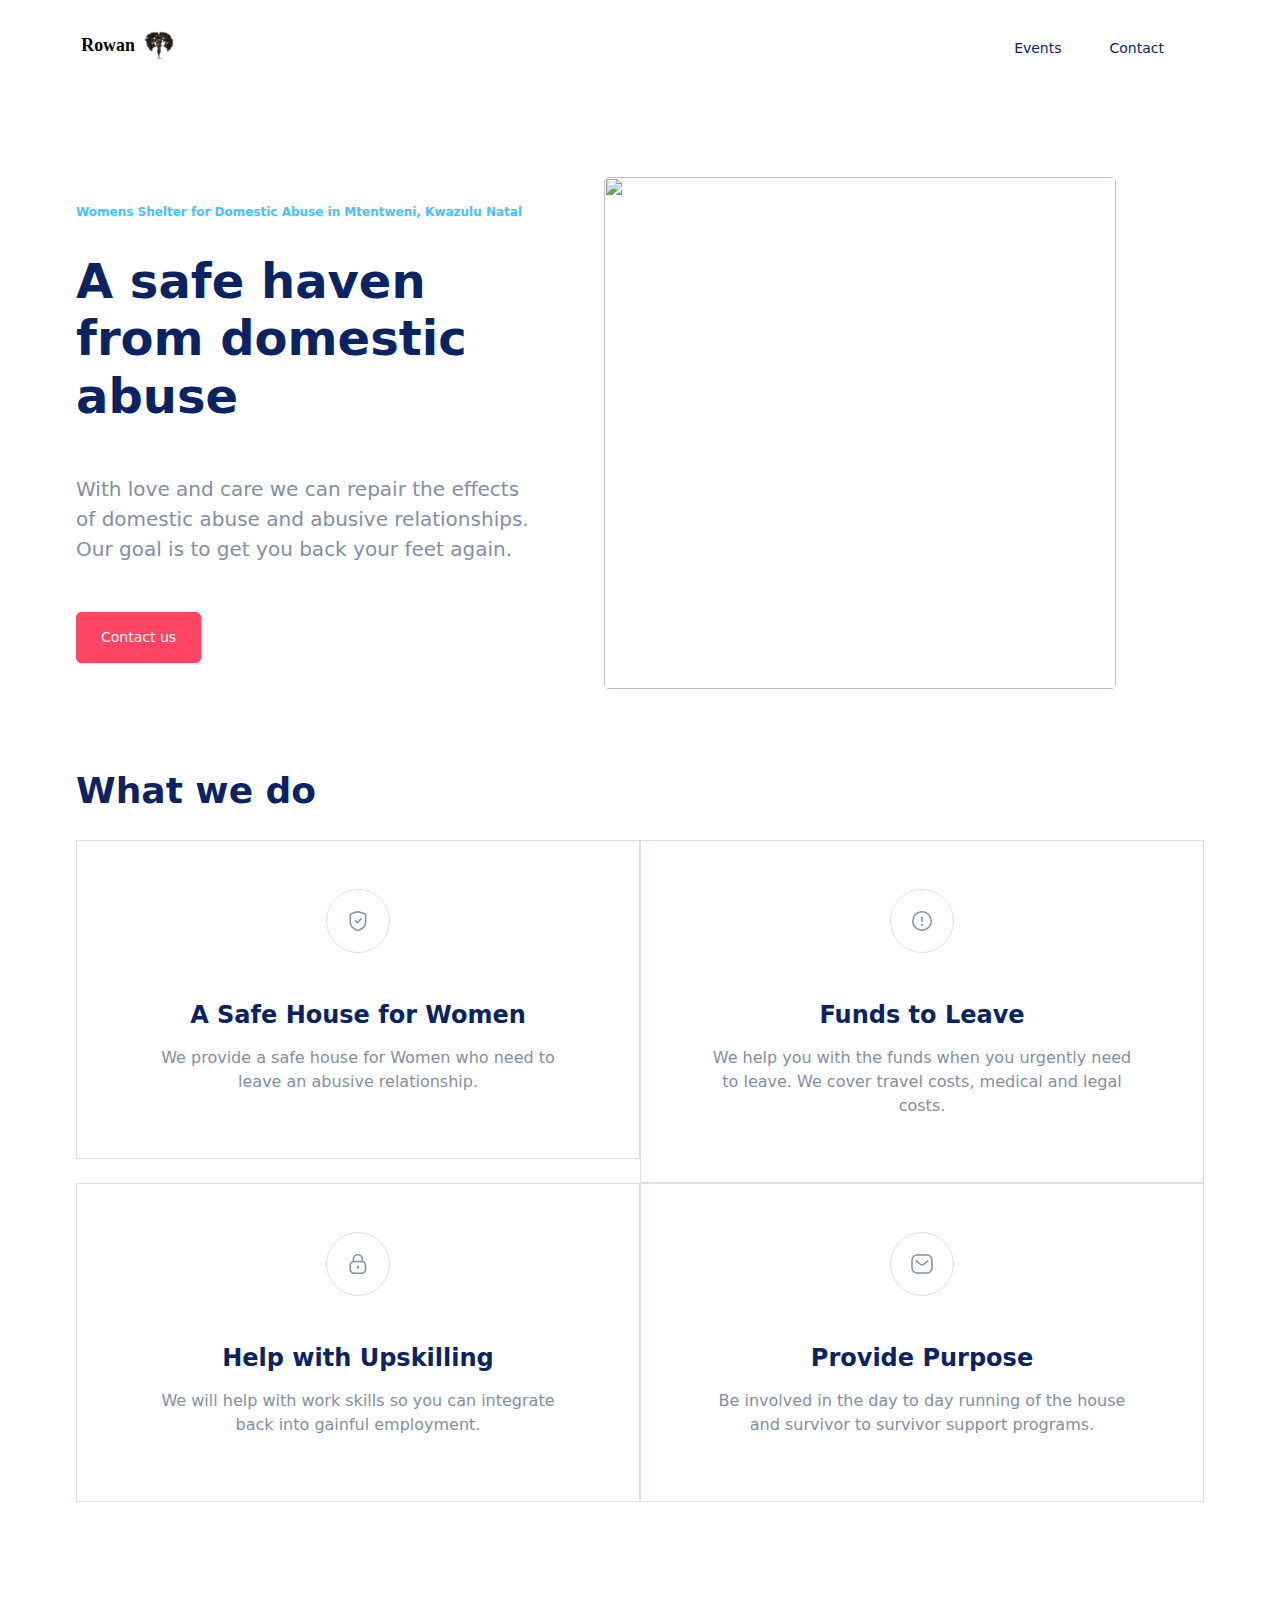
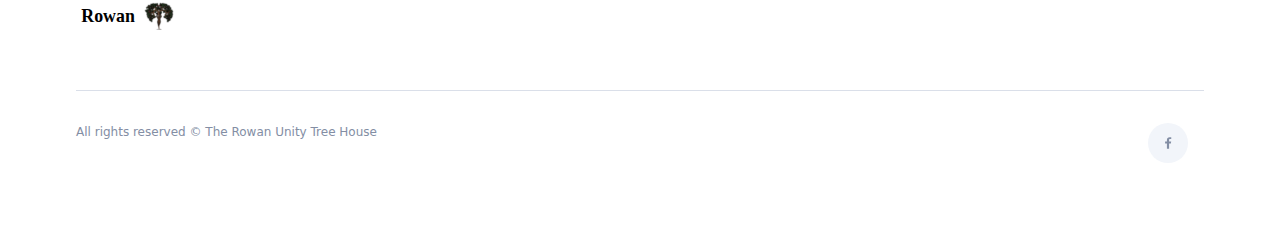
==== index.html @ cf014e60 "Fixed links" ====
<html lang="en">
  <head>
    <title>Page title</title>
    <meta charset="utf-8"/>
    <meta name="viewport" content="width=device-width, initial-scale=1, shrink-to-fit=no"/>
    <meta name="description" content=""/>
    <meta name="author" content=""/>
    <link rel="stylesheet" href="https://rsms.me/inter/inter.css"/>
    <link rel="stylesheet" href="css/bootstrap/bootstrap.min.css"/>
    <link rel="icon" href="favicon.ico"/>
  </head>
  <body>
    <div>
      <section>
        <title>Home</title>
        <nav class="navbar navbar-light navbar-expand-lg">
          <div class="container"><a class="navbar-brand h4 text-decoration-none" href="#"><img src="zeus-assets/logo/RowanTreeHouse%20Image2.svg" alt="" style="height: 28px;" width="auto"/></a>
            <div class="d-lg-none">
              <button class="btn btn-sm navbar-burger">
                <svg class="d-block" width="16" height="16" viewbox="0 0 20 20" xmlns="http://www.w3.org/2000/svg">
                  <title>Mobile menu</title>
                  <path d="M0 3h20v2H0V3zm0 6h20v2H0V9zm0 6h20v2H0v-2z"></path>
                </svg>
              </button>
            </div>
            <div class="collapse navbar-collapse">
              <ul class="navbar-nav ms-auto me-4">
                <li class="nav-item"><a class="nav-link" href="events.html">Events</a></li>
                <li class="nav-item"><a class="nav-link" href="contact.html">Contact</a></li>
              </ul>
            </div>
          </div>
        </nav>
        <div class="d-none navbar-menu position-fixed top-0 start-0 bottom-0 w-75 mw-sm" style="z-index: 9999;">
          <div class="navbar-close navbar-backdrop position-fixed top-0 start-0 end-0 bottom-0 bg-dark" style="opacity: 75%;"></div>
          <nav class="position-relative h-100 w-100 d-flex flex-column py-6 px-6 bg-white overflow-auto">
            <div class="d-flex align-items-center mb-10"><a class="me-auto h4 mb-0 text-decoration-none" href="logo"><img src="zeus-assets/logo/Rowan%20Unity%20Tree%20House.svg" alt="" style="height: 28px;" width="auto"/></a>
              <button class="navbar-close btn-close" type="button" aria-label="Close"></button>
            </div>
            <div>
              <ul class="nav flex-column">
                <li class="nav-item mb-4"><a class="nav-link" href="events.html">Events</a></li>
                <li class="nav-item mb-4"><a class="nav-link" href="contact.html">Contact</a></li>
              </ul>
            </div>
            <div class="mt-auto">
              <div class="py-6"><a class="w-100 btn btn-primary" href="contact">Contact Us</a></div>
              <p class="mb-4 small text-center text-muted"><span>© 2022 All rights reserved.</span></p>
            </div>
          </nav>
        </div>
      </section>
      <section class="position-relative py-20">
        <div class="container">
          <div class="row gap-12 align-items-center">
            <div class="col-12 col-lg-5"><span class="small text-info fw-bold">Womens Shelter for Domestic Abuse in Mtentweni, Kwazulu Natal</span>
              <h2 class="mt-8 mb-6 mb-lg-12">A safe haven from domestic abuse</h2>
              <p class="mb-6 mb-lg-12 lead text-muted"> With love and care we can repair the effects of domestic abuse and abusive relationships. Our goal is to get you back your feet again.</p><a class="btn btn-primary" href="contact.html">Contact us</a>
            </div>
            <div class="position-relative col-12 col-lg-6"><img class="img-fluid rounded" style="height: 512px; object-fit: cover;" src="https://static.shuffle.dev/uploads/files/80/80462de544b92eafdc7535626d8f5330bc5e10fc/RowanTreeHouse-Image.JPG" alt=""/></div>
          </div>
        </div>
      </section>
      <h3 class="container-md">What we do</h3>
      <section class="py-5">
        <div class="container">
          <div class="row mx-0">
            <div class="col-12 col-md-6 px-0">
              <div class="text-center p-6 py-lg-12 px-lg-16 border"><span class="d-flex align-items-center justify-content-center mb-12 mx-auto bg-white border rounded-circle text-muted" style="width: 64px; height: 64px;">
                  <svg width="18" height="21" viewbox="0 0 18 21" fill="none" xmlns="http://www.w3.org/2000/svg">
                    <path fill-rule="evenodd" clip-rule="evenodd" d="M8.98457 19.606C8.98457 19.606 16.6566 17.283 16.6566 10.879C16.6566 4.474 16.9346 3.974 16.3196 3.358C15.7036 2.742 9.99057 0.75 8.98457 0.75C7.97857 0.75 2.26557 2.742 1.65057 3.358C1.03457 3.974 1.31257 4.474 1.31257 10.879C1.31257 17.283 8.98457 19.606 8.98457 19.606Z" stroke="currentColor" stroke-width="1.5" stroke-linecap="round" stroke-linejoin="round"></path>
                    <path d="M6.38599 9.87463L8.27799 11.7696L12.176 7.86963" stroke="currentColor" stroke-width="1.5" stroke-linecap="round" stroke-linejoin="round"></path>
                  </svg></span>
                <h4 class="mb-4">A Safe House for Women</h4>
                <p class="text-muted">We provide a safe house for Women who need to leave an abusive relationship.</p>
              </div>
            </div>
            <div class="col-12 col-md-6 px-0">
              <div class="text-center p-6 py-lg-12 px-lg-16 border"><span class="d-flex align-items-center justify-content-center mb-12 mx-auto bg-white border rounded-circle text-muted" style="width: 64px; height: 64px;">
                  <svg width="20" height="20" viewbox="0 0 20 20" fill="none" xmlns="http://www.w3.org/2000/svg">
                    <path fill-rule="evenodd" clip-rule="evenodd" d="M10 0.750122C15.108 0.750122 19.25 4.89112 19.25 10.0001C19.25 15.1081 15.108 19.2501 10 19.2501C4.891 19.2501 0.75 15.1081 0.75 10.0001C0.75 4.89112 4.891 0.750122 10 0.750122Z" stroke="currentColor" stroke-width="1.5" stroke-linecap="round" stroke-linejoin="round"></path>
                    <path d="M9.99512 6.20422V10.6232" stroke="currentColor" stroke-width="1.5" stroke-linecap="round" stroke-linejoin="round"></path>
                    <path d="M9.995 13.7961H10.005" stroke="currentColor" stroke-width="2" stroke-linecap="round" stroke-linejoin="round"></path>
                  </svg></span>
                <h4 class="mb-4">Funds to Leave</h4>
                <p class="text-muted">We help you with the funds when you urgently need to leave. We cover travel costs, medical and legal costs.</p>
              </div>
            </div>
            <div class="col-12 col-md-6 px-0">
              <div class="text-center p-6 py-lg-12 px-lg-16 border"><span class="d-flex align-items-center justify-content-center mb-12 mx-auto bg-white border rounded-circle text-muted" style="width: 64px; height: 64px;">
                  <svg width="18" height="20" viewbox="0 0 18 20" fill="none" xmlns="http://www.w3.org/2000/svg">
                    <path d="M13.4235 7.4478V5.3008C13.4235 2.7878 11.3855 0.7498 8.87249 0.7498C6.35949 0.7388 4.31349 2.7668 4.30249 5.2808V5.3008V7.4478" stroke="currentColor" stroke-width="1.5" stroke-linecap="round" stroke-linejoin="round"></path>
                    <path fill-rule="evenodd" clip-rule="evenodd" d="M12.6832 19.2496H5.04224C2.94824 19.2496 1.25024 17.5526 1.25024 15.4576V11.1686C1.25024 9.07359 2.94824 7.37659 5.04224 7.37659H12.6832C14.7772 7.37659 16.4752 9.07359 16.4752 11.1686V15.4576C16.4752 17.5526 14.7772 19.2496 12.6832 19.2496Z" stroke="currentColor" stroke-width="1.5" stroke-linecap="round" stroke-linejoin="round"></path>
                    <path d="M8.86304 12.2028V14.4238" stroke="currentColor" stroke-width="1.5" stroke-linecap="round" stroke-linejoin="round"></path>
                  </svg></span>
                <h4 class="mb-4">Help with Upskilling</h4>
                <p class="text-muted">We will help with work skills so you can integrate back into gainful employment.</p>
              </div>
            </div>
            <div class="col-12 col-md-6 px-0">
              <div class="text-center p-6 py-lg-12 px-lg-16 border"><span class="d-flex align-items-center justify-content-center mb-12 mx-auto bg-white border rounded-circle text-muted" style="width: 64px; height: 64px;">
                  <svg width="22" height="20" viewbox="0 0 22 20" fill="none" xmlns="http://www.w3.org/2000/svg">
                    <path d="M16.9026 6.8512L12.4593 10.4642C11.6198 11.1302 10.4387 11.1302 9.59919 10.4642L5.11841 6.8512" stroke="currentColor" stroke-width="1.5" stroke-linecap="round" stroke-linejoin="round"></path>
                    <path fill-rule="evenodd" clip-rule="evenodd" d="M15.9089 19C18.9502 19.0084 21 16.5095 21 13.4384V6.57001C21 3.49883 18.9502 1 15.9089 1H6.09114C3.04979 1 1 3.49883 1 6.57001V13.4384C1 16.5095 3.04979 19.0084 6.09114 19H15.9089Z" stroke="currentColor" stroke-width="1.5" stroke-linecap="round" stroke-linejoin="round"></path>
                  </svg></span>
                <h4 class="mb-4">Provide Purpose</h4>
                <p class="text-muted">Be involved in the day to day running of the house and survivor to survivor support programs.</p>
              </div>
            </div>
          </div>
        </div>
      </section>
      <section class="py-20">
        <div class="container">
          <div class="pb-6 pb-lg-10 border-bottom">
            <div class="d-flex flex-wrap align-items-start justify-content-between">
              <div class="col-12 col-lg-2 mb-6 mb-lg-0"><a class="d-inline-block mb-5 h4 text-decoration-none" href="logo"><img src="zeus-assets/logo/RowanTreeHouse%20Image2.svg" alt="" style="height: 28px" width="auto"/></a></div>
            </div>
          </div>
          <div class="mt-8">
            <div class="row">
              <p class="col text-muted small">All rights reserved © The Rowan Unity Tree House</p>
              <div class="col d-flex justify-content-end"><a class="d-flex justify-content-center align-items-center me-4 bg-light rounded-circle" href="https://www.facebook.com" style="width: 40px; height: 40px;">
                  <svg class="text-muted" width="7" height="12" viewbox="0 0 7 12" fill="none" xmlns="http://www.w3.org/2000/svg">
                    <path fill-rule="evenodd" clip-rule="evenodd" d="M4.0898 11.8182V6.51068H5.90537L6.17776 4.44164H4.0898V3.12086C4.0898 2.52201 4.25864 2.1139 5.13515 2.1139L6.25125 2.11345V0.26283C6.05824 0.238228 5.39569 0.181824 4.62456 0.181824C3.01431 0.181824 1.9119 1.14588 1.9119 2.91594V4.44164H0.0908203V6.51068H1.9119V11.8182H4.0898Z" fill="currentColor"></path>
                  </svg></a></div>
            </div>
          </div>
        </div>
      </section>
    </div>
    <script src="js/bootstrap/bootstrap.bundle.min.js"></script>
    <script src="js/main.js"></script>
  </body>
</html>
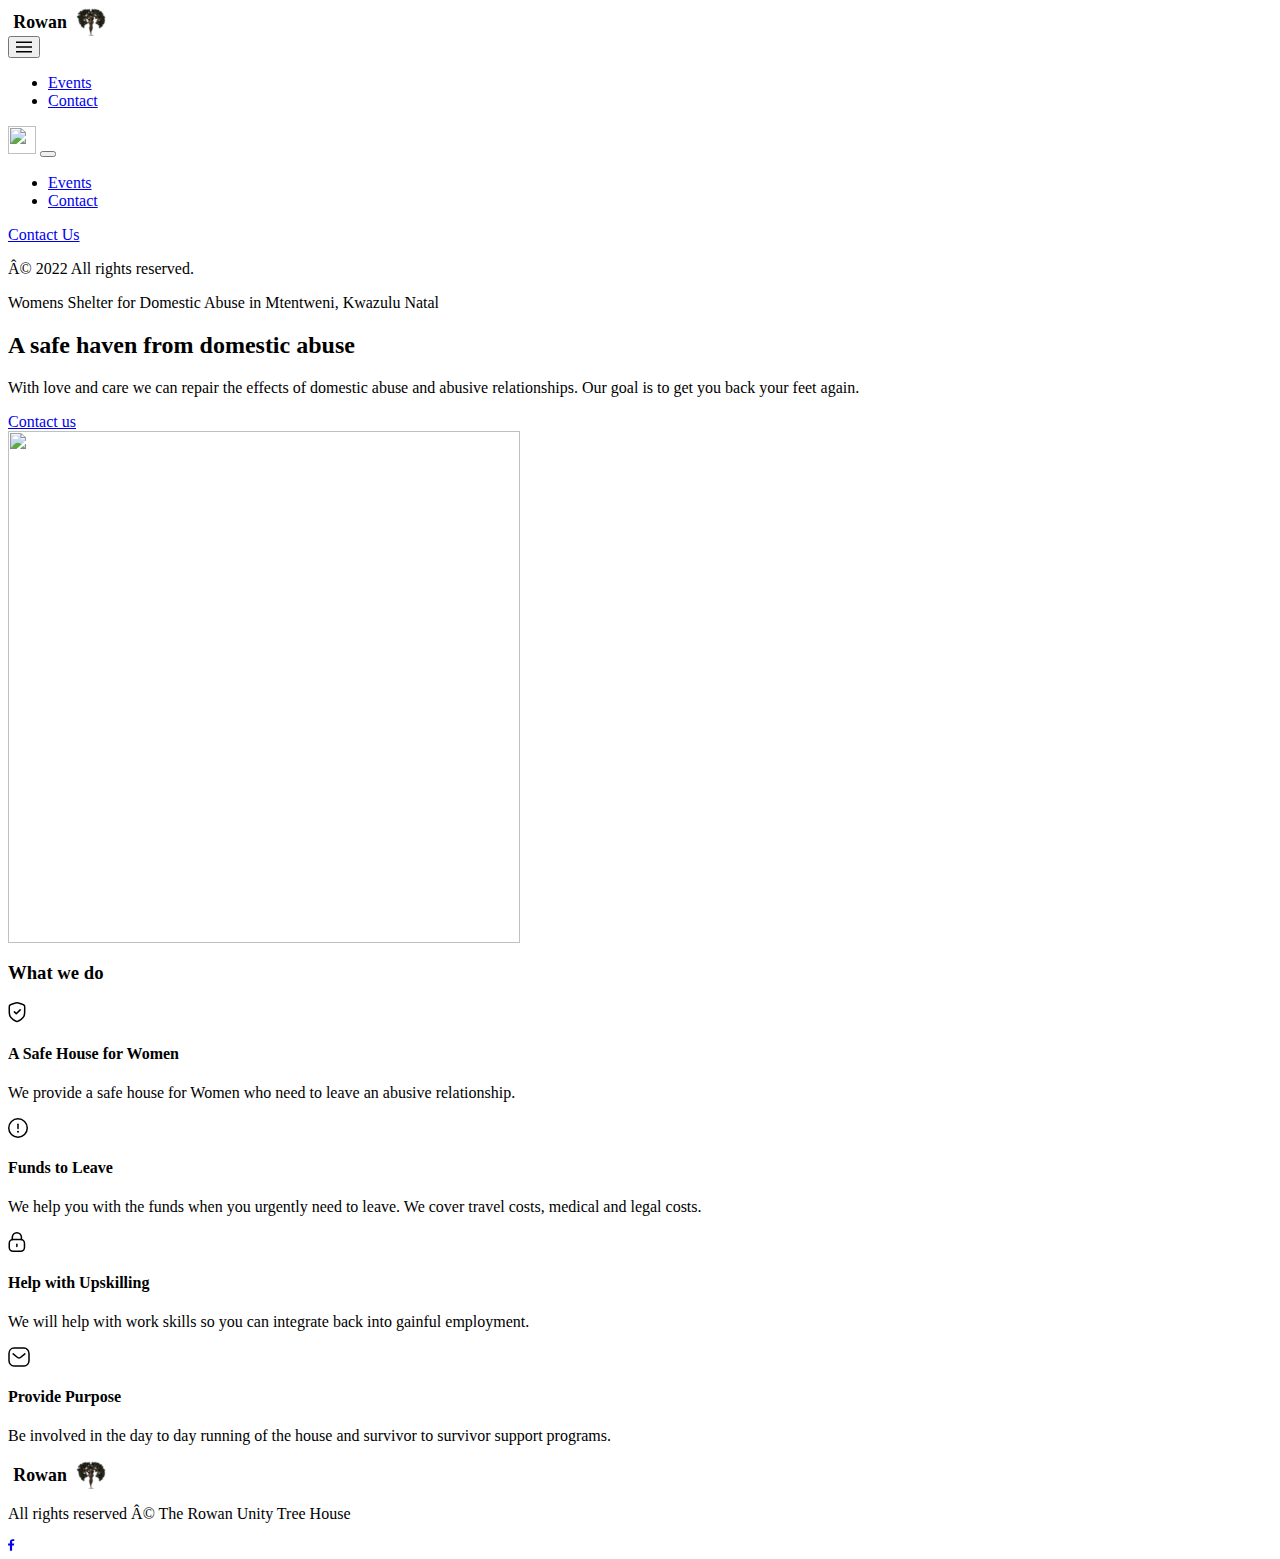
==== commit 3fa5a4da: "Fixed links" ====
--- a/index.html
+++ b/index.html
@@ -1,7 +1,7 @@
 
 <html lang="en">
   <head>
-    <title>Page title</title>
+    <title>Page title</Home>
     <meta charset="utf-8"/>
     <meta name="viewport" content="width=device-width, initial-scale=1, shrink-to-fit=no"/>
     <meta name="description" content=""/>
@@ -133,4 +133,4 @@
     <script src="js/bootstrap/bootstrap.bundle.min.js"></script>
     <script src="js/main.js"></script>
   </body>
-</html>+</html>
